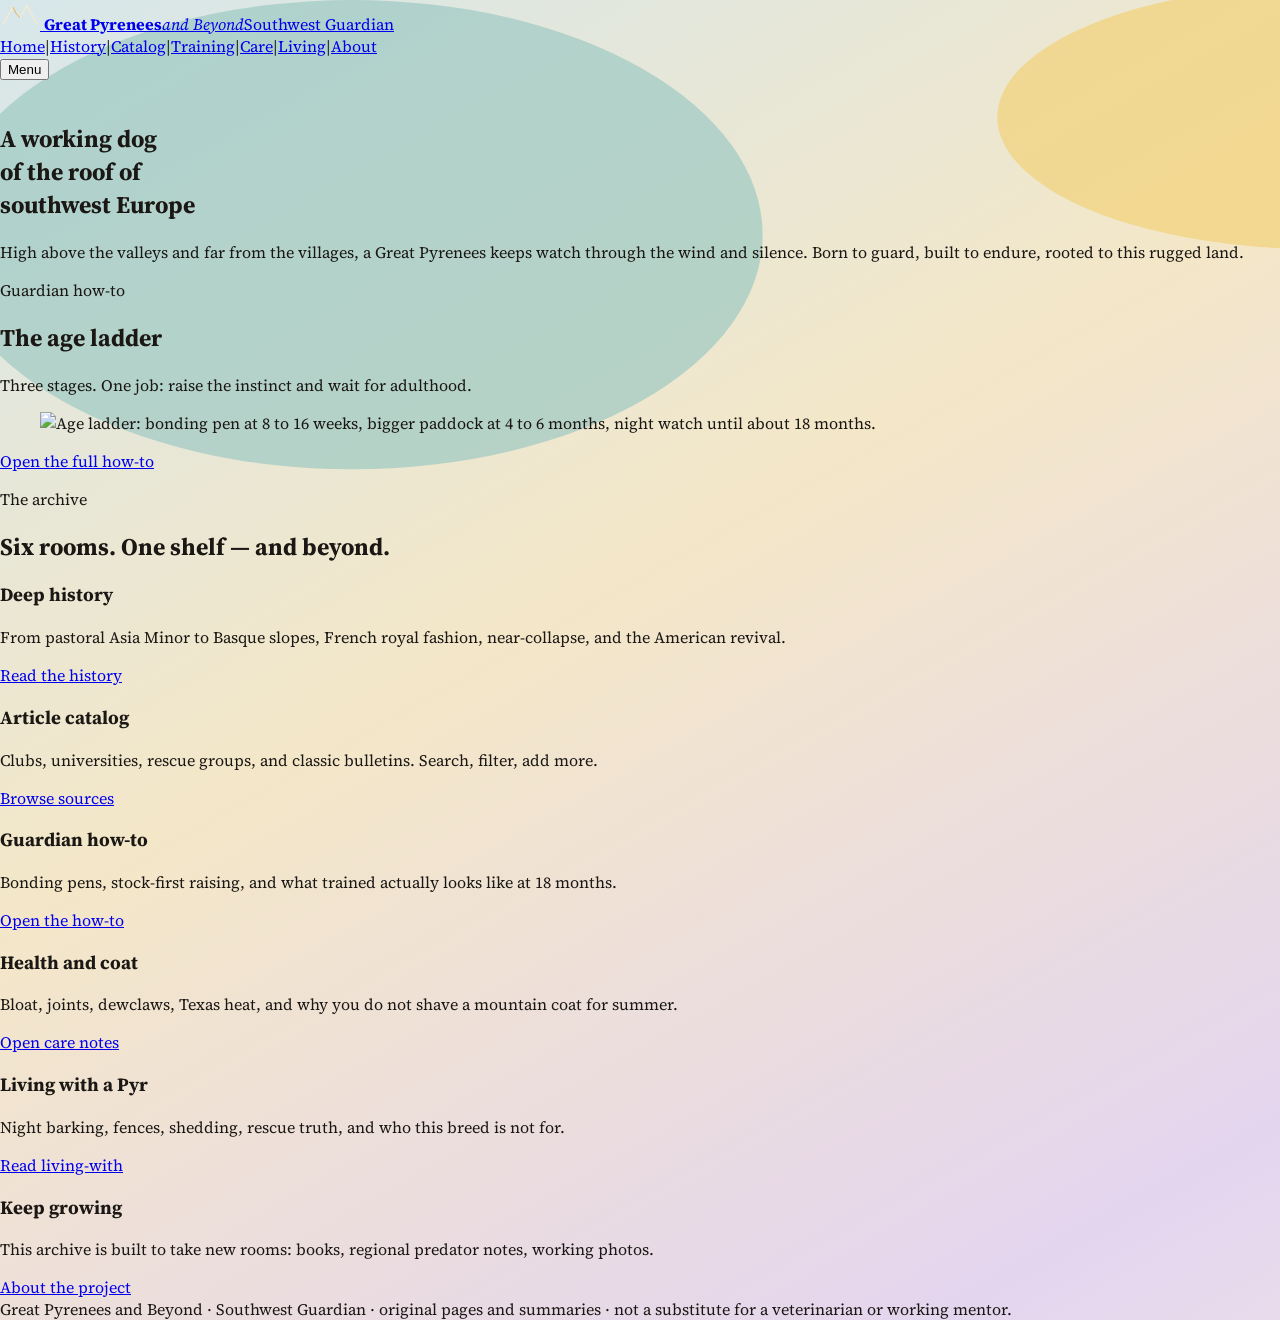
==== index.html @ cc32ea35 "Put Age Ladder on named-door home and training" ====
<!DOCTYPE html>
<html lang="en">
<head>
  <meta charset="UTF-8">
  <meta name="viewport" content="width=device-width, initial-scale=1">
  <meta http-equiv="Cache-Control" content="no-cache, no-store, must-revalidate">
  <title>Great Pyrenees and Beyond — Southwest Guardian</title>
  <meta name="description" content="A working dog of the roof of southwest Europe. History, source catalog, livestock guardian training, health, and living-with notes.">
  <link rel="icon" type="image/svg+xml" href="https://marywaswright.github.io/assets/favicon.svg">
  <link rel="preconnect" href="https://fonts.googleapis.com">
  <link rel="preconnect" href="https://fonts.gstatic.com" crossorigin>
  <link href="https://fonts.googleapis.com/css2?family=Cormorant+Garamond:ital,wght@0,500;0,600;0,700;1,500&family=Source+Serif+4:ital,opsz,wght@0,8..60,400;0,8..60,600;1,8..60,400&display=swap" rel="stylesheet">
  <link rel="stylesheet" href="https://marywaswright.github.io/assets/styles.css?v=beyond4">
</head>
<body>
  <header class="site-header overlay">
  <div class="header-inner site-wrap">
    <a class="brand" href="index.html" aria-label="Great Pyrenees and Beyond home">
    <svg width="40" height="30" viewBox="0 0 46 34" fill="none" aria-hidden="true">
  <path d="M3 28 L15 8 L23 20 L31 6 L43 28" stroke="#f4ead4" stroke-width="1.7" stroke-linejoin="round"/>
  <path d="M15 8 L19 16 L23 20" stroke="#d4b45a" stroke-width="1.15"/>
</svg>
    <span class="brand-copy"><strong>Great Pyrenees</strong><em>and Beyond</em><span>Southwest Guardian</span></span>
  </a>
    <nav class="desk-nav" aria-label="Primary"><a href="index.html" class="active">Home</a><span class="pipe" aria-hidden="true">|</span><a href="history.html">History</a><span class="pipe" aria-hidden="true">|</span><a href="archive.html">Catalog</a><span class="pipe" aria-hidden="true">|</span><a href="training.html">Training</a><span class="pipe" aria-hidden="true">|</span><a href="care.html">Care</a><span class="pipe" aria-hidden="true">|</span><a href="living.html">Living</a><span class="pipe" aria-hidden="true">|</span><a href="about.html">About</a></nav>
    <button type="button" class="menu-btn" data-open-menu aria-expanded="false" aria-controls="site-menu">
      <span class="bars" aria-hidden="true"><i></i><i></i><i></i></span>
      Menu
    </button>
  </div>
  <div class="menu-panel" id="site-menu" data-menu hidden>
    <div class="bg" aria-hidden="true"><img src="https://marywaswright.github.io/assets/hero-mobile.jpg?v=beyond4" alt=""></div>
    <div class="menu-top">
      <a class="brand" href="index.html" aria-label="Great Pyrenees and Beyond home">
    <svg width="40" height="30" viewBox="0 0 46 34" fill="none" aria-hidden="true">
  <path d="M3 28 L15 8 L23 20 L31 6 L43 28" stroke="#f4ead4" stroke-width="1.7" stroke-linejoin="round"/>
  <path d="M15 8 L19 16 L23 20" stroke="#d4b45a" stroke-width="1.15"/>
</svg>
    <span class="brand-copy"><strong>Great Pyrenees</strong><em>and Beyond</em><span>Southwest Guardian</span></span>
  </a>
      <button type="button" class="menu-close" data-close-menu aria-label="Close menu">×</button>
    </div>
    <nav class="menu-links"><a href="index.html" class="active">Home</a><a href="history.html">History</a><a href="archive.html">Catalog</a><a href="training.html">Training</a><a href="care.html">Care</a><a href="living.html">Living</a><a href="about.html">About</a></nav>
  </div>
  </header>
  <section class="hero">
    <picture>
      <source media="(max-width: 1199px)" srcset="https://marywaswright.github.io/assets/hero-mobile.jpg?v=beyond4">
      <img class="hero-art" src="https://marywaswright.github.io/assets/hero-desktop.jpg?v=beyond4" alt="">
    </picture>
    <div class="hero-scrim" aria-hidden="true"></div>
    <div class="hero-top" aria-hidden="true"></div>
    <div class="hero-bot" aria-hidden="true"></div>
    <div class="hero-copy site-wrap">
      <h1>A working dog<br>of the roof of<br>southwest Europe</h1>
      <span class="gold-rule"></span>
      <p class="lede">High above the valleys and far from the villages, a Great Pyrenees keeps watch through the wind and silence.
        <span class="lede-rest">Born to guard, built to endure, rooted to this rugged land.</span>
      </p>
    </div>
  </section>
  <section class="ladder">
    <div class="site-wrap">
      <p class="kicker">Guardian how-to</p>
      <h2>The age ladder</h2>
      <span class="gold-rule"></span>
      <p class="ladder-lede">Three stages. One job: raise the instinct and wait for adulthood.</p>
      <figure class="ladder-frame">
        <img src="https://marywaswright.github.io/assets/age-ladder.svg?v=beyond4" width="720" height="1080" alt="Age ladder: bonding pen at 8 to 16 weeks, bigger paddock at 4 to 6 months, night watch until about 18 months.">
      </figure>
      <p class="ladder-actions"><a class="paint-btn gold" href="training.html">Open the full how-to</a></p>
    </div>
  </section>
  <main class="rooms">
    <div class="site-wrap">
      <p class="kicker">The archive</p>
      <h2>Six rooms. One shelf — and beyond.</h2>
      <span class="gold-rule"></span>
      <div class="grid-3">
        <article class="paper-card"><h3>Deep history</h3><p>From pastoral Asia Minor to Basque slopes, French royal fashion, near-collapse, and the American revival.</p><a class="paint-btn" href="history.html">Read the history</a></article>
        <article class="paper-card"><h3>Article catalog</h3><p>Clubs, universities, rescue groups, and classic bulletins. Search, filter, add more.</p><a class="paint-btn" href="archive.html">Browse sources</a></article>
        <article class="paper-card"><h3>Guardian how-to</h3><p>Bonding pens, stock-first raising, and what trained actually looks like at 18 months.</p><a class="paint-btn gold" href="training.html">Open the how-to</a></article>
        <article class="paper-card"><h3>Health and coat</h3><p>Bloat, joints, dewclaws, Texas heat, and why you do not shave a mountain coat for summer.</p><a class="paint-btn" href="care.html">Open care notes</a></article>
        <article class="paper-card"><h3>Living with a Pyr</h3><p>Night barking, fences, shedding, rescue truth, and who this breed is not for.</p><a class="paint-btn" href="living.html">Read living-with</a></article>
        <article class="paper-card"><h3>Keep growing</h3><p>This archive is built to take new rooms: books, regional predator notes, working photos.</p><a class="paint-btn" href="about.html">About the project</a></article>
      </div>
    </div>
  </main>
  <footer class="site-footer"><div class="site-wrap">Great Pyrenees and Beyond · Southwest Guardian · original pages and summaries · not a substitute for a veterinarian or working mentor.</div></footer>
  <script src="https://marywaswright.github.io/assets/site.js?v=beyond4"></script>
</body>
</html>
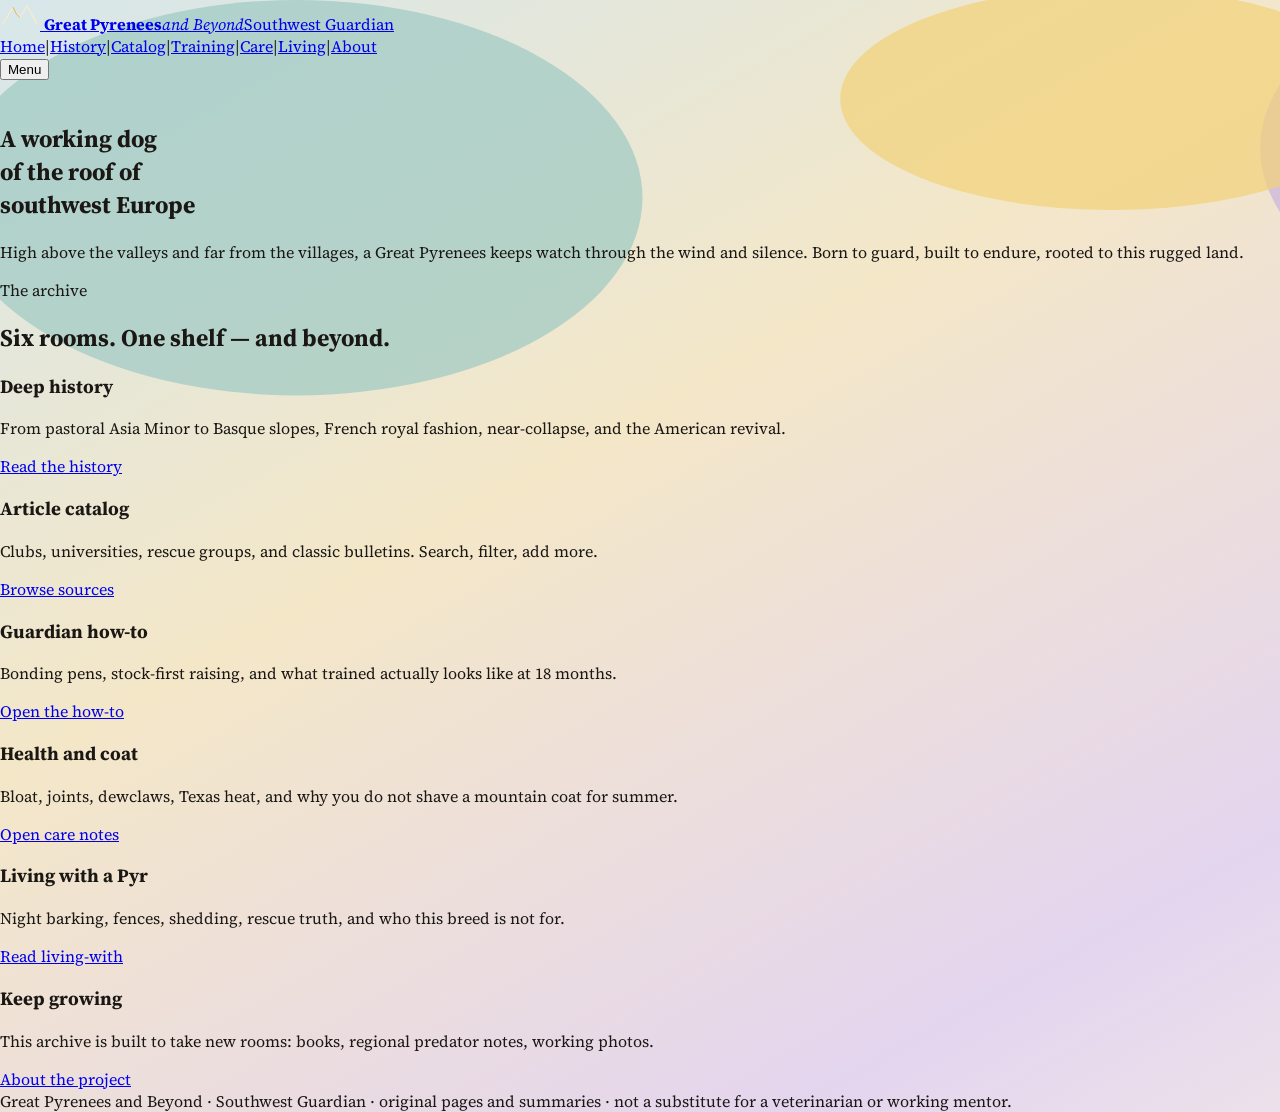
==== commit b034947a: "Remove Age Ladder infographic from Home and Training" ====
--- a/index.html
+++ b/index.html
@@ -10,7 +10,7 @@
   <link rel="preconnect" href="https://fonts.googleapis.com">
   <link rel="preconnect" href="https://fonts.gstatic.com" crossorigin>
   <link href="https://fonts.googleapis.com/css2?family=Cormorant+Garamond:ital,wght@0,500;0,600;0,700;1,500&family=Source+Serif+4:ital,opsz,wght@0,8..60,400;0,8..60,600;1,8..60,400&display=swap" rel="stylesheet">
-  <link rel="stylesheet" href="https://marywaswright.github.io/assets/styles.css?v=beyond4">
+  <link rel="stylesheet" href="https://marywaswright.github.io/assets/styles.css?v=beyond5">
 </head>
 <body>
   <header class="site-header overlay">
@@ -29,7 +29,7 @@
     </button>
   </div>
   <div class="menu-panel" id="site-menu" data-menu hidden>
-    <div class="bg" aria-hidden="true"><img src="https://marywaswright.github.io/assets/hero-mobile.jpg?v=beyond4" alt=""></div>
+    <div class="bg" aria-hidden="true"><img src="https://marywaswright.github.io/assets/hero-mobile.jpg?v=beyond5" alt=""></div>
     <div class="menu-top">
       <a class="brand" href="index.html" aria-label="Great Pyrenees and Beyond home">
     <svg width="40" height="30" viewBox="0 0 46 34" fill="none" aria-hidden="true">
@@ -45,8 +45,8 @@
   </header>
   <section class="hero">
     <picture>
-      <source media="(max-width: 1199px)" srcset="https://marywaswright.github.io/assets/hero-mobile.jpg?v=beyond4">
-      <img class="hero-art" src="https://marywaswright.github.io/assets/hero-desktop.jpg?v=beyond4" alt="">
+      <source media="(max-width: 1199px)" srcset="https://marywaswright.github.io/assets/hero-mobile.jpg?v=beyond5">
+      <img class="hero-art" src="https://marywaswright.github.io/assets/hero-desktop.jpg?v=beyond5" alt="">
     </picture>
     <div class="hero-scrim" aria-hidden="true"></div>
     <div class="hero-top" aria-hidden="true"></div>
@@ -57,18 +57,6 @@
       <p class="lede">High above the valleys and far from the villages, a Great Pyrenees keeps watch through the wind and silence.
         <span class="lede-rest">Born to guard, built to endure, rooted to this rugged land.</span>
       </p>
-    </div>
-  </section>
-  <section class="ladder">
-    <div class="site-wrap">
-      <p class="kicker">Guardian how-to</p>
-      <h2>The age ladder</h2>
-      <span class="gold-rule"></span>
-      <p class="ladder-lede">Three stages. One job: raise the instinct and wait for adulthood.</p>
-      <figure class="ladder-frame">
-        <img src="https://marywaswright.github.io/assets/age-ladder.svg?v=beyond4" width="720" height="1080" alt="Age ladder: bonding pen at 8 to 16 weeks, bigger paddock at 4 to 6 months, night watch until about 18 months.">
-      </figure>
-      <p class="ladder-actions"><a class="paint-btn gold" href="training.html">Open the full how-to</a></p>
     </div>
   </section>
   <main class="rooms">
@@ -87,6 +75,6 @@
     </div>
   </main>
   <footer class="site-footer"><div class="site-wrap">Great Pyrenees and Beyond · Southwest Guardian · original pages and summaries · not a substitute for a veterinarian or working mentor.</div></footer>
-  <script src="https://marywaswright.github.io/assets/site.js?v=beyond4"></script>
+  <script src="https://marywaswright.github.io/assets/site.js?v=beyond5"></script>
 </body>
 </html>
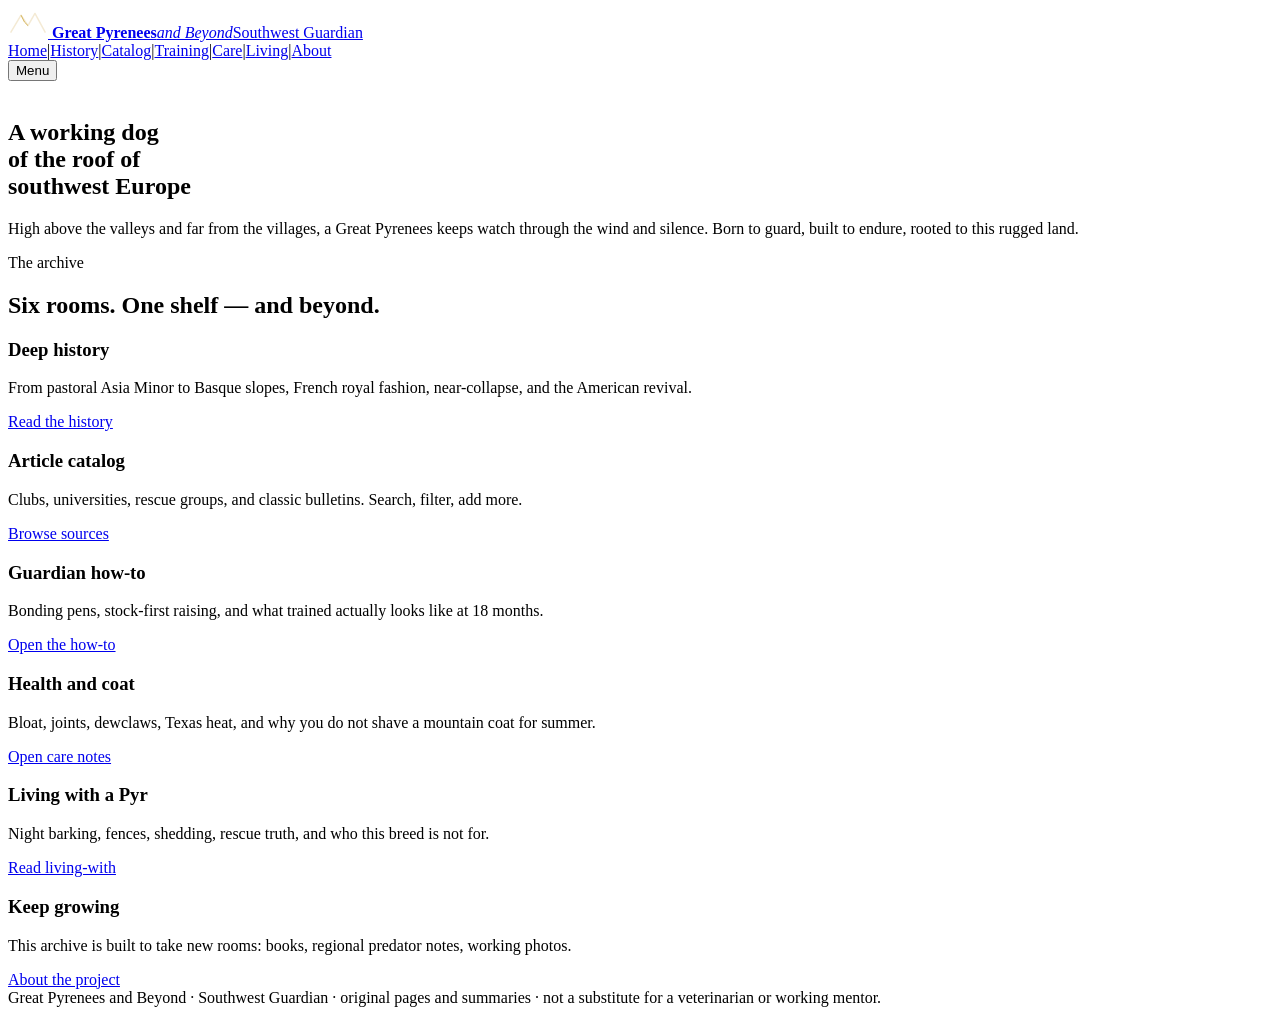
==== commit da737b9b: "Housekeeping + fixes: share link, cache-buster beyond6, WebP via <picture>, hero layout, Age Ladder " ====
--- a/index.html
+++ b/index.html
@@ -10,7 +10,7 @@
   <link rel="preconnect" href="https://fonts.googleapis.com">
   <link rel="preconnect" href="https://fonts.gstatic.com" crossorigin>
   <link href="https://fonts.googleapis.com/css2?family=Cormorant+Garamond:ital,wght@0,500;0,600;0,700;1,500&family=Source+Serif+4:ital,opsz,wght@0,8..60,400;0,8..60,600;1,8..60,400&display=swap" rel="stylesheet">
-  <link rel="stylesheet" href="https://marywaswright.github.io/assets/styles.css?v=beyond5">
+  <link rel="stylesheet" href="https://marywaswright.github.io/assets/styles.css?v=beyond6">
 </head>
 <body>
   <header class="site-header overlay">
@@ -29,7 +29,7 @@
     </button>
   </div>
   <div class="menu-panel" id="site-menu" data-menu hidden>
-    <div class="bg" aria-hidden="true"><img src="https://marywaswright.github.io/assets/hero-mobile.jpg?v=beyond5" alt=""></div>
+    <div class="bg" aria-hidden="true"><picture><source type="image/webp" srcset="https://marywaswright.github.io/assets/hero-mobile.webp?v=beyond6"><img src="https://marywaswright.github.io/assets/hero-mobile.jpg?v=beyond6" alt=""></picture></div>
     <div class="menu-top">
       <a class="brand" href="index.html" aria-label="Great Pyrenees and Beyond home">
     <svg width="40" height="30" viewBox="0 0 46 34" fill="none" aria-hidden="true">
@@ -45,8 +45,10 @@
   </header>
   <section class="hero">
     <picture>
-      <source media="(max-width: 1199px)" srcset="https://marywaswright.github.io/assets/hero-mobile.jpg?v=beyond5">
-      <img class="hero-art" src="https://marywaswright.github.io/assets/hero-desktop.jpg?v=beyond5" alt="">
+      <source media="(max-width: 1199px)" type="image/webp" srcset="https://marywaswright.github.io/assets/hero-mobile.webp?v=beyond6">
+      <source media="(max-width: 1199px)" srcset="https://marywaswright.github.io/assets/hero-mobile.jpg?v=beyond6">
+      <source type="image/webp" srcset="https://marywaswright.github.io/assets/hero-desktop.webp?v=beyond6">
+      <img class="hero-art" src="https://marywaswright.github.io/assets/hero-desktop.jpg?v=beyond6" alt="">
     </picture>
     <div class="hero-scrim" aria-hidden="true"></div>
     <div class="hero-top" aria-hidden="true"></div>
@@ -75,6 +77,6 @@
     </div>
   </main>
   <footer class="site-footer"><div class="site-wrap">Great Pyrenees and Beyond · Southwest Guardian · original pages and summaries · not a substitute for a veterinarian or working mentor.</div></footer>
-  <script src="https://marywaswright.github.io/assets/site.js?v=beyond5"></script>
+  <script src="https://marywaswright.github.io/assets/site.js?v=beyond6"></script>
 </body>
 </html>
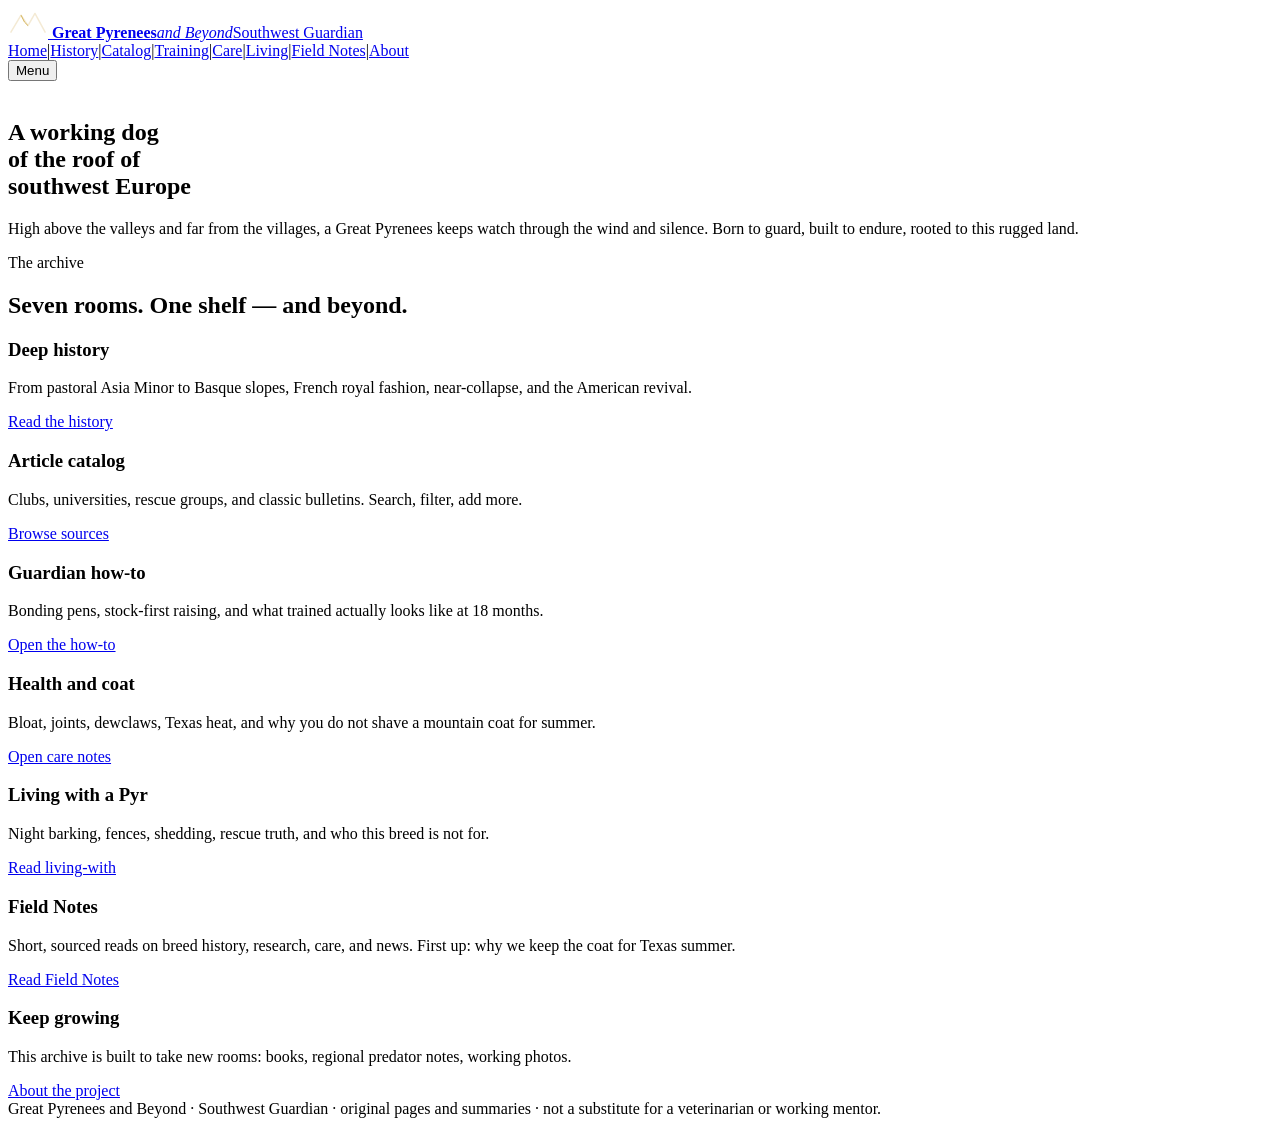
==== commit 3b294572: "Add Field Notes section and first post: Keep the Coat New room field-notes.html + field-notes/dont-s" ====
--- a/index.html
+++ b/index.html
@@ -10,7 +10,7 @@
   <link rel="preconnect" href="https://fonts.googleapis.com">
   <link rel="preconnect" href="https://fonts.gstatic.com" crossorigin>
   <link href="https://fonts.googleapis.com/css2?family=Cormorant+Garamond:ital,wght@0,500;0,600;0,700;1,500&family=Source+Serif+4:ital,opsz,wght@0,8..60,400;0,8..60,600;1,8..60,400&display=swap" rel="stylesheet">
-  <link rel="stylesheet" href="https://marywaswright.github.io/assets/styles.css?v=beyond6">
+  <link rel="stylesheet" href="https://marywaswright.github.io/assets/styles.css?v=beyond7">
 </head>
 <body>
   <header class="site-header overlay">
@@ -22,14 +22,14 @@
 </svg>
     <span class="brand-copy"><strong>Great Pyrenees</strong><em>and Beyond</em><span>Southwest Guardian</span></span>
   </a>
-    <nav class="desk-nav" aria-label="Primary"><a href="index.html" class="active">Home</a><span class="pipe" aria-hidden="true">|</span><a href="history.html">History</a><span class="pipe" aria-hidden="true">|</span><a href="archive.html">Catalog</a><span class="pipe" aria-hidden="true">|</span><a href="training.html">Training</a><span class="pipe" aria-hidden="true">|</span><a href="care.html">Care</a><span class="pipe" aria-hidden="true">|</span><a href="living.html">Living</a><span class="pipe" aria-hidden="true">|</span><a href="about.html">About</a></nav>
+    <nav class="desk-nav" aria-label="Primary"><a href="index.html" class="active">Home</a><span class="pipe" aria-hidden="true">|</span><a href="history.html">History</a><span class="pipe" aria-hidden="true">|</span><a href="archive.html">Catalog</a><span class="pipe" aria-hidden="true">|</span><a href="training.html">Training</a><span class="pipe" aria-hidden="true">|</span><a href="care.html">Care</a><span class="pipe" aria-hidden="true">|</span><a href="living.html">Living</a><span class="pipe" aria-hidden="true">|</span><a href="field-notes.html">Field Notes</a><span class="pipe" aria-hidden="true">|</span><a href="about.html">About</a></nav>
     <button type="button" class="menu-btn" data-open-menu aria-expanded="false" aria-controls="site-menu">
       <span class="bars" aria-hidden="true"><i></i><i></i><i></i></span>
       Menu
     </button>
   </div>
   <div class="menu-panel" id="site-menu" data-menu hidden>
-    <div class="bg" aria-hidden="true"><picture><source type="image/webp" srcset="https://marywaswright.github.io/assets/hero-mobile.webp?v=beyond6"><img src="https://marywaswright.github.io/assets/hero-mobile.jpg?v=beyond6" alt=""></picture></div>
+    <div class="bg" aria-hidden="true"><picture><source type="image/webp" srcset="https://marywaswright.github.io/assets/hero-mobile.webp?v=beyond7"><img src="https://marywaswright.github.io/assets/hero-mobile.jpg?v=beyond7" alt=""></picture></div>
     <div class="menu-top">
       <a class="brand" href="index.html" aria-label="Great Pyrenees and Beyond home">
     <svg width="40" height="30" viewBox="0 0 46 34" fill="none" aria-hidden="true">
@@ -40,15 +40,15 @@
   </a>
       <button type="button" class="menu-close" data-close-menu aria-label="Close menu">×</button>
     </div>
-    <nav class="menu-links"><a href="index.html" class="active">Home</a><a href="history.html">History</a><a href="archive.html">Catalog</a><a href="training.html">Training</a><a href="care.html">Care</a><a href="living.html">Living</a><a href="about.html">About</a></nav>
+    <nav class="menu-links"><a href="index.html" class="active">Home</a><a href="history.html">History</a><a href="archive.html">Catalog</a><a href="training.html">Training</a><a href="care.html">Care</a><a href="living.html">Living</a><a href="field-notes.html">Field Notes</a><a href="about.html">About</a></nav>
   </div>
   </header>
   <section class="hero">
     <picture>
-      <source media="(max-width: 1199px)" type="image/webp" srcset="https://marywaswright.github.io/assets/hero-mobile.webp?v=beyond6">
-      <source media="(max-width: 1199px)" srcset="https://marywaswright.github.io/assets/hero-mobile.jpg?v=beyond6">
-      <source type="image/webp" srcset="https://marywaswright.github.io/assets/hero-desktop.webp?v=beyond6">
-      <img class="hero-art" src="https://marywaswright.github.io/assets/hero-desktop.jpg?v=beyond6" alt="">
+      <source media="(max-width: 1199px)" type="image/webp" srcset="https://marywaswright.github.io/assets/hero-mobile.webp?v=beyond7">
+      <source media="(max-width: 1199px)" srcset="https://marywaswright.github.io/assets/hero-mobile.jpg?v=beyond7">
+      <source type="image/webp" srcset="https://marywaswright.github.io/assets/hero-desktop.webp?v=beyond7">
+      <img class="hero-art" src="https://marywaswright.github.io/assets/hero-desktop.jpg?v=beyond7" alt="">
     </picture>
     <div class="hero-scrim" aria-hidden="true"></div>
     <div class="hero-top" aria-hidden="true"></div>
@@ -64,7 +64,7 @@
   <main class="rooms">
     <div class="site-wrap">
       <p class="kicker">The archive</p>
-      <h2>Six rooms. One shelf — and beyond.</h2>
+      <h2>Seven rooms. One shelf — and beyond.</h2>
       <span class="gold-rule"></span>
       <div class="grid-3">
         <article class="paper-card"><h3>Deep history</h3><p>From pastoral Asia Minor to Basque slopes, French royal fashion, near-collapse, and the American revival.</p><a class="paint-btn" href="history.html">Read the history</a></article>
@@ -72,11 +72,12 @@
         <article class="paper-card"><h3>Guardian how-to</h3><p>Bonding pens, stock-first raising, and what trained actually looks like at 18 months.</p><a class="paint-btn gold" href="training.html">Open the how-to</a></article>
         <article class="paper-card"><h3>Health and coat</h3><p>Bloat, joints, dewclaws, Texas heat, and why you do not shave a mountain coat for summer.</p><a class="paint-btn" href="care.html">Open care notes</a></article>
         <article class="paper-card"><h3>Living with a Pyr</h3><p>Night barking, fences, shedding, rescue truth, and who this breed is not for.</p><a class="paint-btn" href="living.html">Read living-with</a></article>
+        <article class="paper-card"><h3>Field Notes</h3><p>Short, sourced reads on breed history, research, care, and news. First up: why we keep the coat for Texas summer.</p><a class="paint-btn" href="field-notes.html">Read Field Notes</a></article>
         <article class="paper-card"><h3>Keep growing</h3><p>This archive is built to take new rooms: books, regional predator notes, working photos.</p><a class="paint-btn" href="about.html">About the project</a></article>
       </div>
     </div>
   </main>
   <footer class="site-footer"><div class="site-wrap">Great Pyrenees and Beyond · Southwest Guardian · original pages and summaries · not a substitute for a veterinarian or working mentor.</div></footer>
-  <script src="https://marywaswright.github.io/assets/site.js?v=beyond6"></script>
+  <script src="https://marywaswright.github.io/assets/site.js?v=beyond7"></script>
 </body>
 </html>
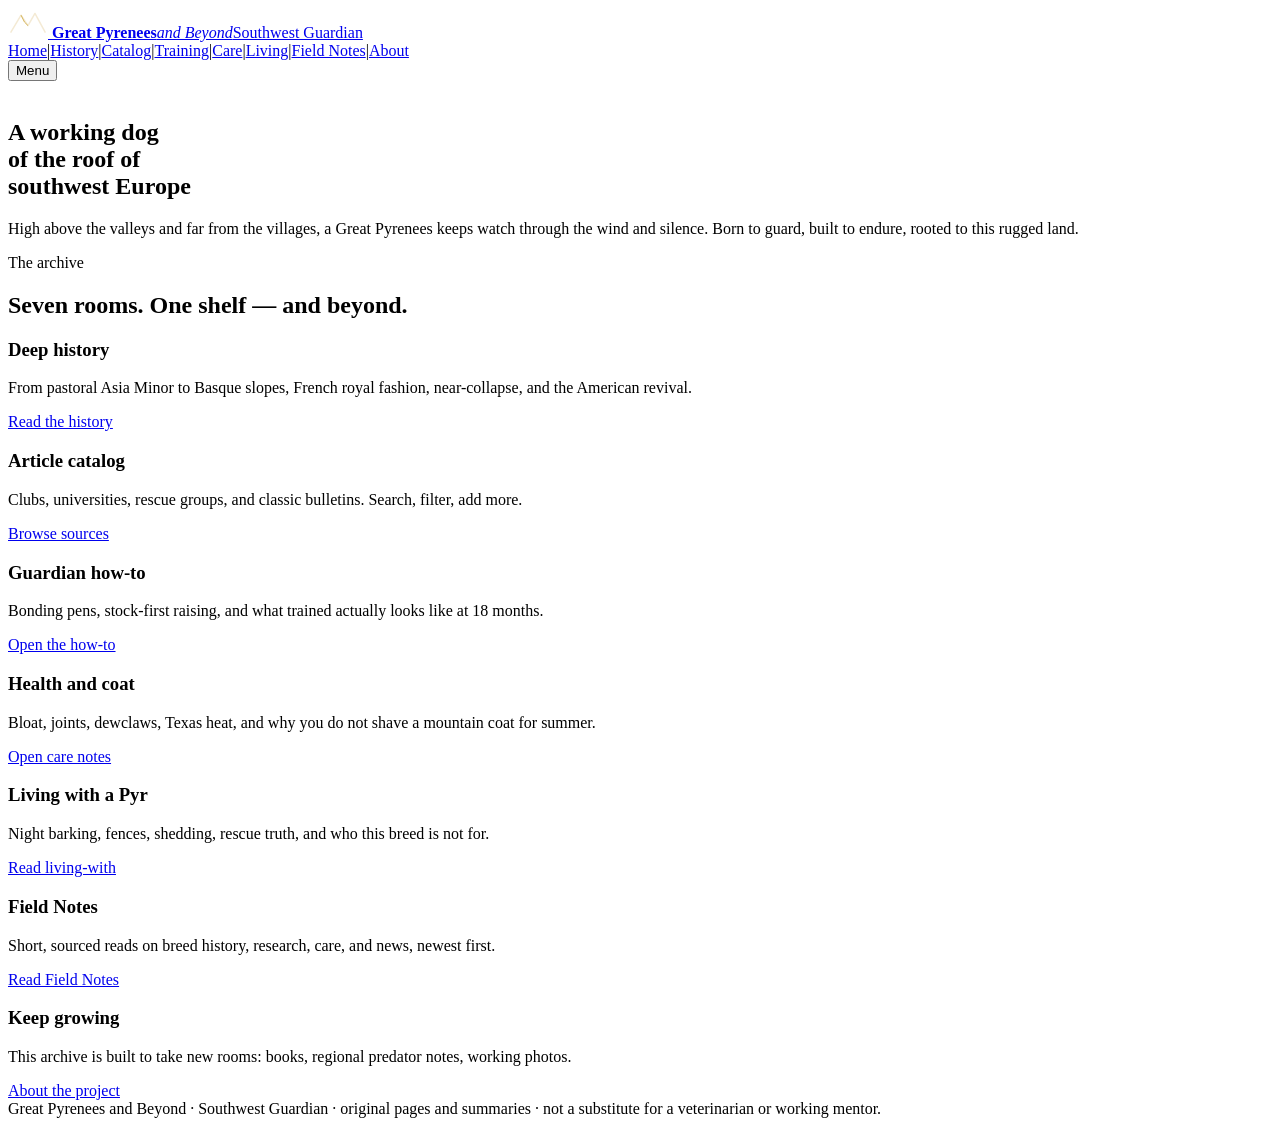
==== commit 9d46ac69: "Field Notes: add 'Keep the Dewclaws' (Nov 3, 2026)" ====
--- a/index.html
+++ b/index.html
@@ -72,7 +72,7 @@
         <article class="paper-card"><h3>Guardian how-to</h3><p>Bonding pens, stock-first raising, and what trained actually looks like at 18 months.</p><a class="paint-btn gold" href="training.html">Open the how-to</a></article>
         <article class="paper-card"><h3>Health and coat</h3><p>Bloat, joints, dewclaws, Texas heat, and why you do not shave a mountain coat for summer.</p><a class="paint-btn" href="care.html">Open care notes</a></article>
         <article class="paper-card"><h3>Living with a Pyr</h3><p>Night barking, fences, shedding, rescue truth, and who this breed is not for.</p><a class="paint-btn" href="living.html">Read living-with</a></article>
-        <article class="paper-card"><h3>Field Notes</h3><p>Short, sourced reads on breed history, research, care, and news. First up: why we keep the coat for Texas summer.</p><a class="paint-btn" href="field-notes.html">Read Field Notes</a></article>
+        <article class="paper-card"><h3>Field Notes</h3><p>Short, sourced reads on breed history, research, care, and news, newest first.</p><a class="paint-btn" href="field-notes.html">Read Field Notes</a></article>
         <article class="paper-card"><h3>Keep growing</h3><p>This archive is built to take new rooms: books, regional predator notes, working photos.</p><a class="paint-btn" href="about.html">About the project</a></article>
       </div>
     </div>
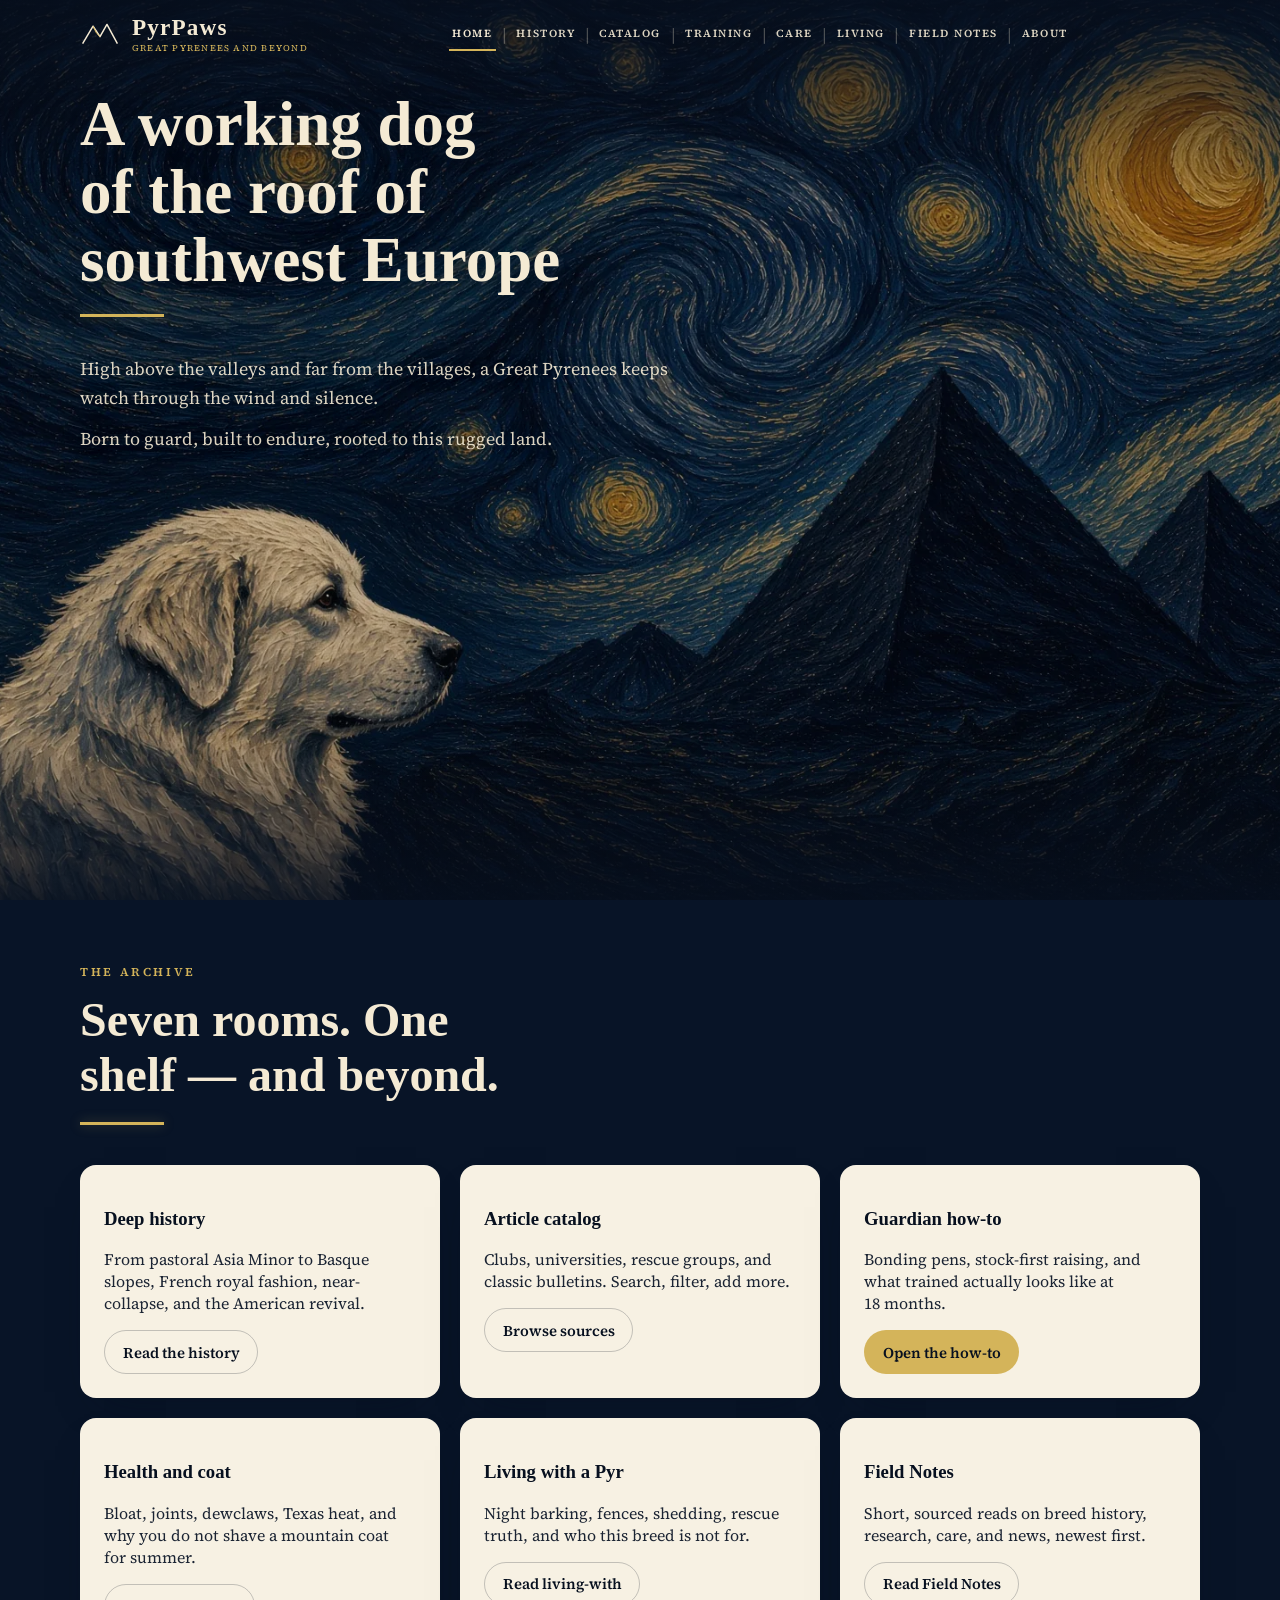
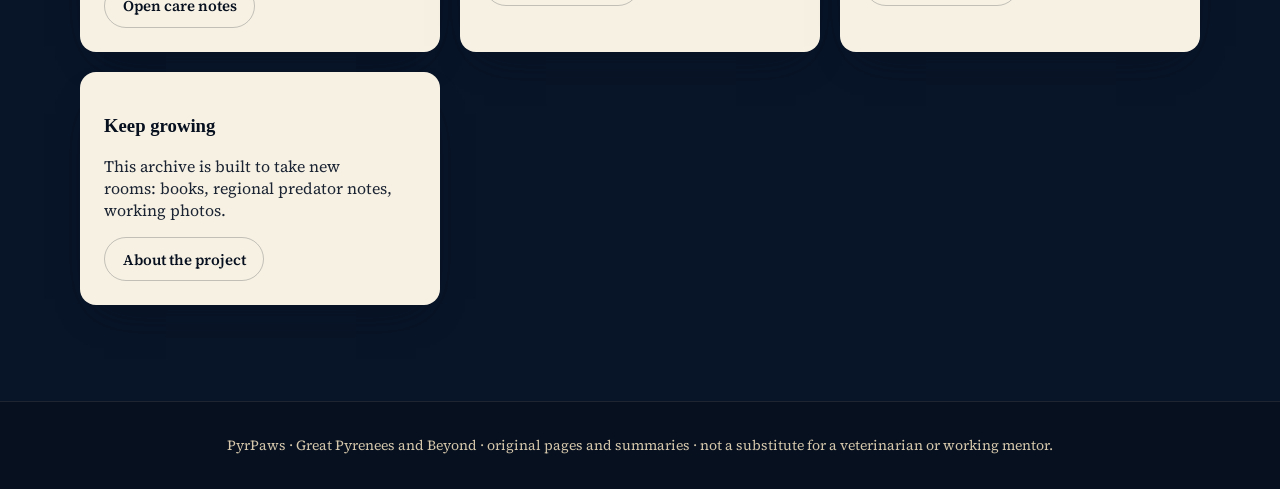
==== commit 48a46a02: "Rebrand to PyrPaws (Great Pyrenees and Beyond gold line); self-contained assets and Netlify readines" ====
--- a/index.html
+++ b/index.html
@@ -4,23 +4,34 @@
   <meta charset="UTF-8">
   <meta name="viewport" content="width=device-width, initial-scale=1">
   <meta http-equiv="Cache-Control" content="no-cache, no-store, must-revalidate">
-  <title>Great Pyrenees and Beyond — Southwest Guardian</title>
+  <title>PyrPaws — Great Pyrenees and Beyond</title>
   <meta name="description" content="A working dog of the roof of southwest Europe. History, source catalog, livestock guardian training, health, and living-with notes.">
-  <link rel="icon" type="image/svg+xml" href="https://marywaswright.github.io/assets/favicon.svg">
+  <link rel="canonical" href="https://pyrpaws.com/">
+  <meta property="og:site_name" content="PyrPaws">
+  <meta property="og:type" content="website">
+  <meta property="og:url" content="https://pyrpaws.com/">
+  <meta property="og:title" content="PyrPaws — Great Pyrenees and Beyond">
+  <meta property="og:description" content="A working dog of the roof of southwest Europe. History, source catalog, livestock guardian training, health, and living-with notes.">
+  <meta property="og:image" content="https://pyrpaws.com/assets/hero-desktop.jpg">
+  <meta name="twitter:card" content="summary_large_image">
+  <meta name="twitter:title" content="PyrPaws — Great Pyrenees and Beyond">
+  <meta name="twitter:description" content="A working dog of the roof of southwest Europe. History, source catalog, livestock guardian training, health, and living-with notes.">
+  <meta name="twitter:image" content="https://pyrpaws.com/assets/hero-desktop.jpg">
+  <link rel="icon" type="image/svg+xml" href="assets/favicon.svg">
   <link rel="preconnect" href="https://fonts.googleapis.com">
   <link rel="preconnect" href="https://fonts.gstatic.com" crossorigin>
   <link href="https://fonts.googleapis.com/css2?family=Cormorant+Garamond:ital,wght@0,500;0,600;0,700;1,500&family=Source+Serif+4:ital,opsz,wght@0,8..60,400;0,8..60,600;1,8..60,400&display=swap" rel="stylesheet">
-  <link rel="stylesheet" href="https://marywaswright.github.io/assets/styles.css?v=beyond7">
+  <link rel="stylesheet" href="assets/styles.css?v=pyrpaws1">
 </head>
 <body>
   <header class="site-header overlay">
   <div class="header-inner site-wrap">
-    <a class="brand" href="index.html" aria-label="Great Pyrenees and Beyond home">
+    <a class="brand" href="index.html" aria-label="PyrPaws home">
     <svg width="40" height="30" viewBox="0 0 46 34" fill="none" aria-hidden="true">
   <path d="M3 28 L15 8 L23 20 L31 6 L43 28" stroke="#f4ead4" stroke-width="1.7" stroke-linejoin="round"/>
   <path d="M15 8 L19 16 L23 20" stroke="#d4b45a" stroke-width="1.15"/>
 </svg>
-    <span class="brand-copy"><strong>Great Pyrenees</strong><em>and Beyond</em><span>Southwest Guardian</span></span>
+    <span class="brand-copy"><strong>PyrPaws</strong><span>Great Pyrenees and Beyond</span></span>
   </a>
     <nav class="desk-nav" aria-label="Primary"><a href="index.html" class="active">Home</a><span class="pipe" aria-hidden="true">|</span><a href="history.html">History</a><span class="pipe" aria-hidden="true">|</span><a href="archive.html">Catalog</a><span class="pipe" aria-hidden="true">|</span><a href="training.html">Training</a><span class="pipe" aria-hidden="true">|</span><a href="care.html">Care</a><span class="pipe" aria-hidden="true">|</span><a href="living.html">Living</a><span class="pipe" aria-hidden="true">|</span><a href="field-notes.html">Field Notes</a><span class="pipe" aria-hidden="true">|</span><a href="about.html">About</a></nav>
     <button type="button" class="menu-btn" data-open-menu aria-expanded="false" aria-controls="site-menu">
@@ -29,14 +40,14 @@
     </button>
   </div>
   <div class="menu-panel" id="site-menu" data-menu hidden>
-    <div class="bg" aria-hidden="true"><picture><source type="image/webp" srcset="https://marywaswright.github.io/assets/hero-mobile.webp?v=beyond7"><img src="https://marywaswright.github.io/assets/hero-mobile.jpg?v=beyond7" alt=""></picture></div>
+    <div class="bg" aria-hidden="true"><picture><source type="image/webp" srcset="assets/hero-mobile.webp?v=pyrpaws1"><img src="assets/hero-mobile.jpg?v=pyrpaws1" alt=""></picture></div>
     <div class="menu-top">
-      <a class="brand" href="index.html" aria-label="Great Pyrenees and Beyond home">
+      <a class="brand" href="index.html" aria-label="PyrPaws home">
     <svg width="40" height="30" viewBox="0 0 46 34" fill="none" aria-hidden="true">
   <path d="M3 28 L15 8 L23 20 L31 6 L43 28" stroke="#f4ead4" stroke-width="1.7" stroke-linejoin="round"/>
   <path d="M15 8 L19 16 L23 20" stroke="#d4b45a" stroke-width="1.15"/>
 </svg>
-    <span class="brand-copy"><strong>Great Pyrenees</strong><em>and Beyond</em><span>Southwest Guardian</span></span>
+    <span class="brand-copy"><strong>PyrPaws</strong><span>Great Pyrenees and Beyond</span></span>
   </a>
       <button type="button" class="menu-close" data-close-menu aria-label="Close menu">×</button>
     </div>
@@ -45,10 +56,10 @@
   </header>
   <section class="hero">
     <picture>
-      <source media="(max-width: 1199px)" type="image/webp" srcset="https://marywaswright.github.io/assets/hero-mobile.webp?v=beyond7">
-      <source media="(max-width: 1199px)" srcset="https://marywaswright.github.io/assets/hero-mobile.jpg?v=beyond7">
-      <source type="image/webp" srcset="https://marywaswright.github.io/assets/hero-desktop.webp?v=beyond7">
-      <img class="hero-art" src="https://marywaswright.github.io/assets/hero-desktop.jpg?v=beyond7" alt="">
+      <source media="(max-width: 1199px)" type="image/webp" srcset="assets/hero-mobile.webp?v=pyrpaws1">
+      <source media="(max-width: 1199px)" srcset="assets/hero-mobile.jpg?v=pyrpaws1">
+      <source type="image/webp" srcset="assets/hero-desktop.webp?v=pyrpaws1">
+      <img class="hero-art" src="assets/hero-desktop.jpg?v=pyrpaws1" alt="">
     </picture>
     <div class="hero-scrim" aria-hidden="true"></div>
     <div class="hero-top" aria-hidden="true"></div>
@@ -77,7 +88,7 @@
       </div>
     </div>
   </main>
-  <footer class="site-footer"><div class="site-wrap">Great Pyrenees and Beyond · Southwest Guardian · original pages and summaries · not a substitute for a veterinarian or working mentor.</div></footer>
-  <script src="https://marywaswright.github.io/assets/site.js?v=beyond7"></script>
+  <footer class="site-footer"><div class="site-wrap">PyrPaws · Great Pyrenees and Beyond · original pages and summaries · not a substitute for a veterinarian or working mentor.</div></footer>
+  <script src="assets/site.js?v=pyrpaws1"></script>
 </body>
 </html>
--- a/assets/styles.css
+++ b/assets/styles.css
@@ -0,0 +1,219 @@
+:root {
+  --ink: #07101f;
+  --navy: #0c1c38;
+  --navy-deep: #081427;
+  --cream: #f4ead4;
+  --cream-dim: #d4c7ab;
+  --gold: #d4b45a;
+  --gold-deep: #b8923a;
+  --teal: #2d6a72;
+  --paper: #f7f1e3;
+  --ink-soft: #1b2433;
+  --display: "Cormorant Garamond", Georgia, serif;
+  --serif: "Source Serif 4", Georgia, serif;
+}
+
+* { box-sizing: border-box; }
+html { -webkit-font-smoothing: antialiased; background: var(--ink); color: var(--cream); }
+body { margin: 0; min-height: 100svh; font-family: var(--serif); background: var(--ink); color: var(--cream); }
+button:not(:disabled), [role="button"]:not(:disabled) { cursor: pointer; }
+h1, h2, h3 { font-family: var(--display); text-wrap: balance; font-weight: 600; }
+p { text-wrap: pretty; }
+a { color: inherit; }
+img { max-width: 100%; }
+
+.site-wrap { width: min(1120px, calc(100% - 2.5rem)); margin-inline: auto; min-width: 0; }
+
+.gold-rule {
+  display: block; width: 5.25rem; height: 3px; margin: 1.25rem 0;
+  background: var(--gold); box-shadow: 0 0 12px rgb(212 180 90 / 0.35);
+}
+.kicker {
+  margin: 0 0 0.75rem; font-size: 0.75rem; font-weight: 600;
+  letter-spacing: 0.22em; text-transform: uppercase; color: var(--gold);
+}
+.paper-card {
+  background: var(--paper); color: var(--ink-soft); border-radius: 1rem;
+  padding: 1.5rem; box-shadow: 0 18px 40px -24px rgb(7 16 31 / 0.55);
+}
+.paper-card h2, .paper-card h3 { color: var(--ink); }
+.paint-btn {
+  display: inline-flex; align-items: center; justify-content: center;
+  min-height: 2.75rem; padding: 0.5rem 1.1rem; border-radius: 999px;
+  border: 1px solid color-mix(in oklab, var(--ink) 22%, transparent);
+  background: transparent; color: var(--ink); font-family: var(--serif);
+  font-size: 0.9375rem; font-weight: 600; text-decoration: none;
+}
+.paint-btn.gold { border-color: transparent; background: var(--gold); color: var(--ink); }
+.paint-btn.ghost { border-color: color-mix(in oklab, var(--cream) 35%, transparent); color: var(--cream); }
+
+.brand { display: flex; align-items: center; gap: 0.75rem; text-decoration: none; min-width: 0; color: var(--cream); }
+.brand-copy { display: flex; flex-direction: column; line-height: 1; min-width: 0; }
+.brand-copy strong { font-family: var(--display); font-weight: 700; letter-spacing: 0.05em; font-size: 1.45rem; white-space: nowrap; }
+.brand-copy span { margin-top: 0.3rem; font-size: 0.55rem; letter-spacing: 0.14em; text-transform: uppercase; color: var(--gold); white-space: nowrap; }
+
+.site-header { position: relative; z-index: 80; }
+.site-header.overlay { position: absolute; inset: 0 0 auto 0; }
+.site-header.bar { isolation: isolate; }
+.bar-bg { pointer-events: none; position: absolute; inset: 0; background: var(--navy-deep); }
+.bar-bg img { width: 100%; height: 100%; object-fit: cover; opacity: 0.9; }
+.bar-bg::after { content: ""; position: absolute; inset: 0; background: rgb(7 16 31 / 0.7); }
+.header-inner { position: relative; display: flex; align-items: center; justify-content: space-between; gap: 0.75rem; padding: 1rem 0; }
+
+.desk-nav { display: none; flex: 1; align-items: center; justify-content: center; white-space: nowrap; }
+.desk-nav a { padding: 0.5rem 0.2rem; font-size: 0.68rem; font-weight: 600; letter-spacing: 0.14em; text-transform: uppercase; text-decoration: none; border-bottom: 2px solid transparent; color: rgb(244 234 212 / 0.9); }
+.desk-nav a.active { border-bottom-color: var(--gold); color: var(--cream); }
+.desk-nav .pipe { margin: 0 0.4rem; color: rgb(244 234 212 / 0.35); }
+
+.menu-btn {
+  position: relative; z-index: 90; display: inline-flex; align-items: center; gap: 0.5rem;
+  min-height: 3rem; padding: 0 1rem; border-radius: 999px;
+  border: 1px solid rgb(244 234 212 / 0.35); background: rgb(7 16 31 / 0.5);
+  color: var(--cream); font-family: var(--serif); font-size: 0.875rem;
+  font-weight: 600; letter-spacing: 0.18em; text-transform: uppercase;
+}
+.menu-btn .bars { display: flex; flex-direction: column; gap: 3px; }
+.menu-btn .bars i { display: block; width: 1rem; height: 2px; background: var(--cream); }
+
+.menu-panel {
+  display: none; position: fixed; inset: 0; z-index: 200; flex-direction: column;
+  background: var(--ink); color: var(--cream);
+}
+.menu-panel.is-open { display: flex; }
+.menu-panel .bg { pointer-events: none; position: absolute; inset: 0; }
+.menu-panel .bg img { width: 100%; height: 100%; object-fit: cover; opacity: 0.35; }
+.menu-panel .bg::after { content: ""; position: absolute; inset: 0; background: rgb(7 16 31 / 0.85); }
+.menu-top { position: relative; display: flex; align-items: center; justify-content: space-between; padding: 1rem 1.25rem; }
+.menu-close { min-height: 3rem; min-width: 3rem; border: 0; background: transparent; color: var(--cream); font-size: 1.75rem; line-height: 1; }
+.menu-links { position: relative; flex: 1; display: flex; flex-direction: column; justify-content: center; gap: 0.25rem; padding: 0 2rem 4rem; }
+.menu-links a { font-family: var(--display); font-size: 2.25rem; text-decoration: none; padding: 0.75rem 0; color: var(--cream); }
+.menu-links a.active { color: var(--gold); }
+
+.hero {
+  position: relative; isolation: isolate; min-height: 100svh; overflow: hidden;
+}
+.hero-art { position: absolute; inset: 0; width: 100%; height: 100%; object-fit: cover; object-position: center top; }
+.hero-scrim, .hero-top, .hero-bot { pointer-events: none; position: absolute; }
+.hero-scrim { inset: 0; background: rgb(7 16 31 / 0.22); }
+.hero-top { inset: 0 0 auto 0; height: 13rem; background: linear-gradient(to bottom, rgb(7 16 31 / 0.8), transparent); }
+.hero-bot { inset: auto 0 0 0; height: 10rem; background: linear-gradient(to top, rgb(7 16 31 / 0.8), transparent); }
+.hero-copy {
+  position: relative; display: flex; flex-direction: column; justify-content: flex-start;
+  min-height: 100svh; padding: 6rem 0 14rem;
+}
+.hero-copy h1 {
+  max-width: 36rem; margin: 0; font-size: 2.05rem; line-height: 1.08; color: var(--cream);
+  text-shadow: 0 2px 18px rgb(7 16 31 / 0.55);
+}
+.hero-copy .lede {
+  max-width: 28rem; width: 100%; min-width: 0; font-size: 1rem; line-height: 1.6;
+  color: rgb(244 234 212 / 0.9); text-shadow: 0 2px 14px rgb(7 16 31 / 0.5);
+}
+.lede-rest { display: none; margin-top: 0.75rem; }
+
+.ladder { background: var(--navy); padding: 3.25rem 0 4.25rem; }
+.ladder h2 { margin: 0; max-width: 40rem; font-size: 1.875rem; color: var(--cream); }
+.ladder-lede { max-width: 36rem; color: var(--cream-dim); font-size: 1.05rem; line-height: 1.6; }
+.ladder-frame {
+  margin: 1.75rem 0 1.35rem; max-width: 34rem;
+  background: var(--paper); border-radius: 1.1rem; padding: 0.55rem;
+  box-shadow: 0 18px 40px -24px rgb(7 16 31 / 0.55);
+}
+.ladder-frame img { display: block; width: 100%; height: auto; border-radius: 0.7rem; }
+.ladder-actions { margin: 0; }
+
+.rooms { background: var(--navy-deep); padding: 4rem 0 6rem; }
+.rooms h2 { margin: 0; max-width: 40rem; font-size: 1.875rem; color: var(--cream); }
+.grid-3 { display: grid; gap: 1.25rem; margin-top: 2.5rem; }
+.grid-2 { display: grid; gap: 1.25rem; }
+.grid-5 { display: grid; gap: 1.25rem; }
+
+.page-banner { position: relative; isolation: isolate; overflow: hidden; }
+.page-banner img { position: absolute; inset: 0; width: 100%; height: 100%; object-fit: cover; object-position: center 18%; }
+.page-banner .wash { position: absolute; inset: 0; background: linear-gradient(to bottom, rgb(7 16 31 / 0.5), rgb(8 20 39 / 1)); }
+.page-banner .inner { position: relative; padding: 2.5rem 0 2rem; }
+.page-banner h1 { margin: 0; max-width: 48rem; font-size: 1.875rem; line-height: 1.15; color: var(--cream); }
+.page-banner .lede { max-width: 40rem; color: var(--cream-dim); font-size: 1rem; line-height: 1.6; }
+
+.page-main { background: var(--navy-deep); padding: 0.5rem 0 5rem; }
+.callout { border-left: 4px solid var(--gold); }
+.timeline { list-style: none; margin: 2rem 0 0; padding: 0 0 0 1.5rem; border-left: 1px solid rgb(212 180 90 / 0.5); }
+.timeline li { position: relative; padding-bottom: 2rem; }
+.timeline li::before { content: ""; position: absolute; left: -1.95rem; top: 0.4rem; width: 0.75rem; height: 0.75rem; border-radius: 999px; background: var(--gold); }
+.timeline .kicker { margin-bottom: 0.35rem; }
+
+.filters { display: flex; flex-direction: column; gap: 1rem; margin-bottom: 2rem; }
+.filters input, .filters select {
+  height: 3rem; width: 100%; border-radius: 0.5rem; border: 1px solid rgb(244 234 212 / 0.15);
+  background: rgb(7 16 31 / 0.6); color: var(--cream); font-family: var(--serif); font-size: 1rem; padding: 0 1rem;
+}
+.chips { display: flex; flex-wrap: wrap; gap: 0.5rem; }
+.chips button {
+  min-height: 2.5rem; border-radius: 999px; border: 1px solid rgb(244 234 212 / 0.2);
+  background: transparent; color: var(--cream-dim); padding: 0 0.75rem; font-family: var(--serif);
+}
+.chips button.is-on { border-color: var(--gold); background: var(--gold); color: var(--ink); }
+.count { font-size: 0.875rem; color: var(--gold); font-variant-numeric: tabular-nums; }
+.article-list { display: grid; gap: 1rem; list-style: none; margin: 0; padding: 0; }
+.article-list a { text-decoration: none; display: flex; flex-direction: column; height: 100%; }
+.article-list .topic { font-size: 0.68rem; font-weight: 600; letter-spacing: 0.16em; text-transform: uppercase; color: var(--teal); }
+.article-list h3 { margin: 0.5rem 0 0; font-size: 1.5rem; }
+.article-list .src { margin: 0.25rem 0 0; font-size: 0.875rem; color: rgb(27 36 51 / 0.7); }
+
+.site-footer { border-top: 1px solid rgb(244 234 212 / 0.1); background: var(--ink); }
+.site-footer .site-wrap { padding: 2rem 0; text-align: center; font-size: 0.875rem; line-height: 1.6; color: var(--cream-dim); }
+
+@media (min-width: 768px) {
+  .rooms h2, .ladder h2 { font-size: 3rem; }
+  .grid-3 { grid-template-columns: repeat(2, 1fr); }
+  .grid-2 { grid-template-columns: 1fr 1fr; }
+  .grid-5 { grid-template-columns: 3fr 2fr; }
+  .page-banner h1 { font-size: 3rem; }
+  .article-list { grid-template-columns: 1fr 1fr; }
+}
+@media (min-width: 1280px) {
+  .desk-nav { display: flex; }
+  .menu-btn { display: none; }
+  .grid-3 { grid-template-columns: repeat(3, 1fr); }
+  /* Desktop hero: copy sits in the upper sky, clear of the dog's head (lower left of the painting). */
+  .hero-copy { justify-content: flex-start; padding: clamp(5.5rem, 10vh, 8rem) 0 6rem; }
+  .hero-copy h1 { font-size: clamp(3.15rem, 7vh, 4.5rem); max-width: 42rem; }
+  .hero-copy .lede { font-size: 1.125rem; max-width: 40rem; }
+  .lede-rest { display: block; }
+}
+
+@media (prefers-reduced-motion: reduce) {
+  * { animation: none !important; transition: none !important; }
+}
+
+/* Field Notes (added beyond7; brand lockup PyrPaws pyrpaws1) */
+.post-list { list-style: none; margin: 0; padding: 0; display: grid; gap: 1.25rem; }
+.post-card { display: grid; gap: 1.25rem; padding: 0; overflow: hidden; }
+.post-card .post-art { display: block; margin: 0; }
+.post-card .post-art img { display: block; width: 100%; height: 100%; object-fit: cover; aspect-ratio: 16 / 9; }
+.post-card .post-body { padding: 0 1.5rem 1.5rem; }
+.post-card h2 { margin: 0.25rem 0 0.5rem; font-size: 1.75rem; line-height: 1.15; }
+.post-card h2 a { text-decoration: none; color: var(--ink); }
+.post-card h2 a:hover, .post-card h2 a:focus-visible { text-decoration: underline; text-decoration-color: var(--gold-deep); }
+.post-meta { margin: 0; font-size: 0.8rem; font-weight: 600; letter-spacing: 0.14em; text-transform: uppercase; color: var(--teal); }
+.post-card .paint-btn { margin-top: 0.5rem; }
+.post-hero { margin: 0; background: var(--paper); border-radius: 1.1rem; padding: 0.55rem; box-shadow: 0 18px 40px -24px rgb(7 16 31 / 0.55); }
+.post-hero img { display: block; width: 100%; height: auto; border-radius: 0.7rem; }
+.post-hero figcaption { padding: 0.6rem 0.5rem 0.2rem; font-size: 0.85rem; color: rgb(27 36 51 / 0.78); }
+.prose { max-width: 46rem; font-size: 1.0625rem; line-height: 1.7; }
+.prose h2 { margin: 2rem 0 0.5rem; font-size: 1.75rem; line-height: 1.2; color: var(--ink); }
+.prose h2:first-child { margin-top: 0; }
+.prose p, .prose li { color: var(--ink-soft); }
+.prose ul { padding-left: 1.25rem; }
+.prose li { margin-bottom: 0.5rem; }
+.prose a { color: var(--teal); text-underline-offset: 0.15em; }
+.post-sources { max-width: 46rem; }
+.post-sources h2 { margin: 0 0 0.5rem; font-size: 1.5rem; }
+.post-sources ol { margin: 0; padding-left: 1.25rem; line-height: 1.6; }
+.post-sources a { color: var(--teal); }
+.post-back { color: var(--gold); font-weight: 600; }
+@media (min-width: 768px) {
+  .post-card { grid-template-columns: 2fr 3fr; align-items: center; }
+  .post-card .post-art img { aspect-ratio: auto; min-height: 100%; }
+  .post-card .post-body { padding: 1.5rem 1.75rem 1.5rem 0; }
+}
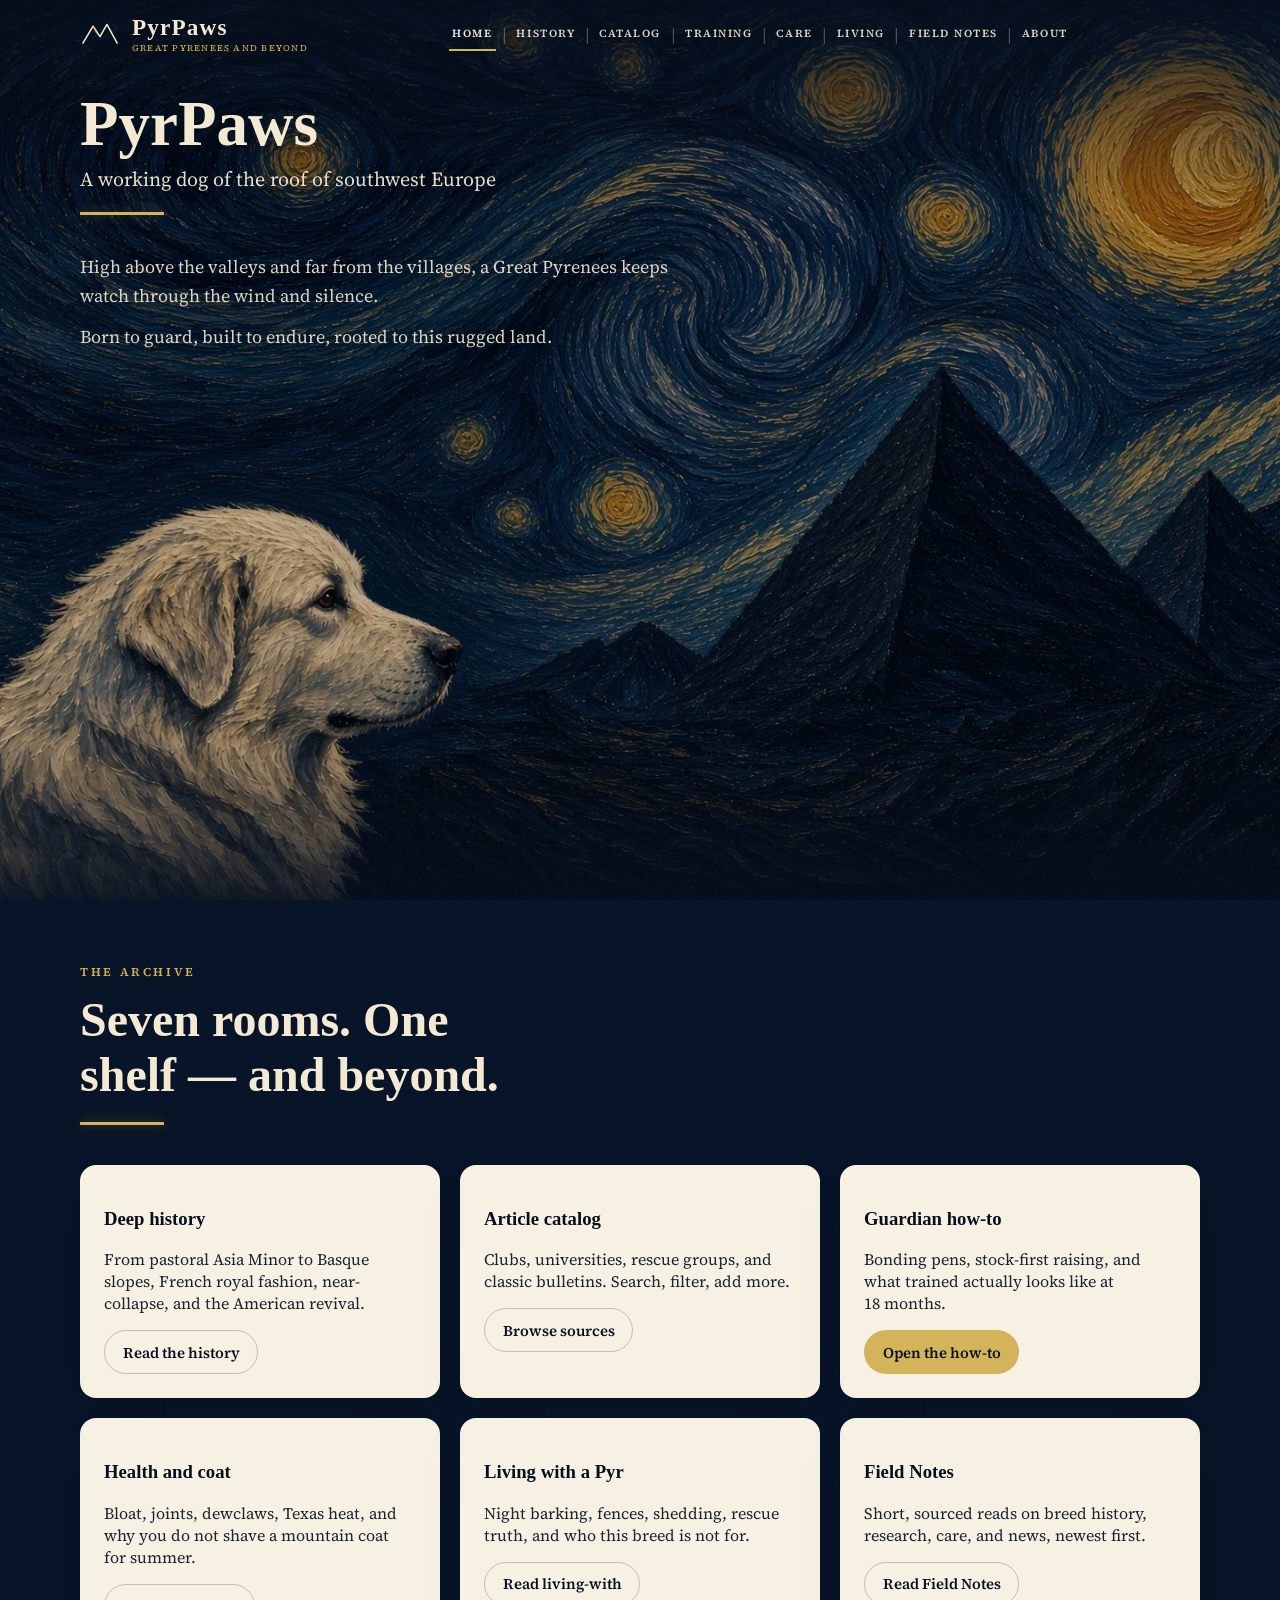
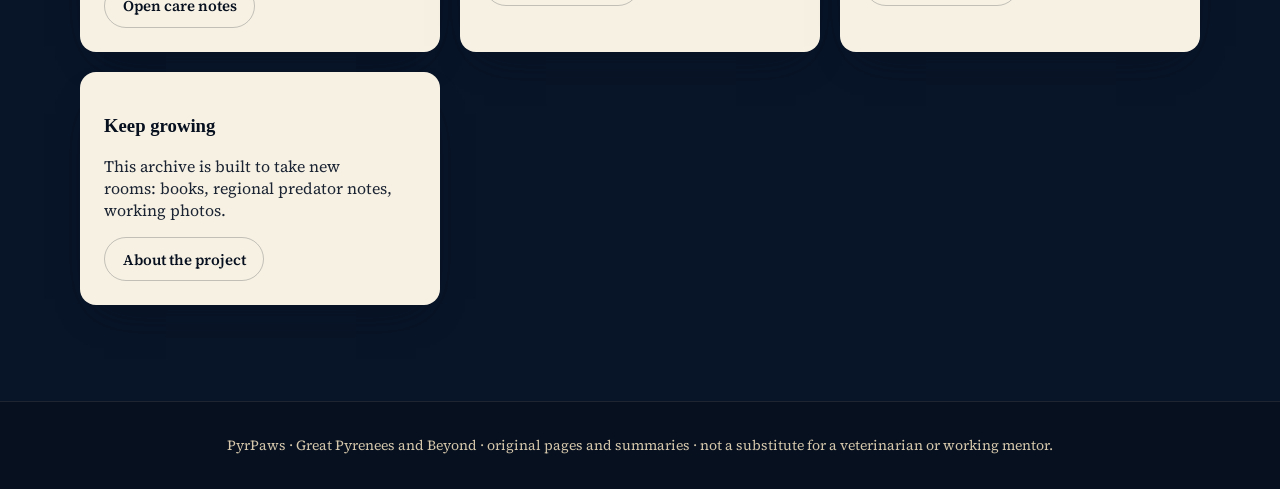
==== commit 5d88978e: "Hero visual test: H1 PyrPaws; descriptive line moved to subline (Michael, 2026-11-17)" ====
--- a/index.html
+++ b/index.html
@@ -65,7 +65,8 @@
     <div class="hero-top" aria-hidden="true"></div>
     <div class="hero-bot" aria-hidden="true"></div>
     <div class="hero-copy site-wrap">
-      <h1>A working dog<br>of the roof of<br>southwest Europe</h1>
+      <h1>PyrPaws</h1>
+      <p class="hero-sub">A working dog of the roof of southwest Europe</p>
       <span class="gold-rule"></span>
       <p class="lede">High above the valleys and far from the villages, a Great Pyrenees keeps watch through the wind and silence.
         <span class="lede-rest">Born to guard, built to endure, rooted to this rugged land.</span>
--- a/assets/styles.css
+++ b/assets/styles.css
@@ -110,6 +110,10 @@
   color: rgb(244 234 212 / 0.9); text-shadow: 0 2px 14px rgb(7 16 31 / 0.5);
 }
 .lede-rest { display: none; margin-top: 0.75rem; }
+.hero-copy .hero-sub {
+  max-width: 36rem; margin: 0.5rem 0 0; font-size: 1.25rem; line-height: 1.3; color: rgb(244 234 212 / 0.95);
+  text-shadow: 0 2px 14px rgb(7 16 31 / 0.5);
+}
 
 .ladder { background: var(--navy); padding: 3.25rem 0 4.25rem; }
 .ladder h2 { margin: 0; max-width: 40rem; font-size: 1.875rem; color: var(--cream); }
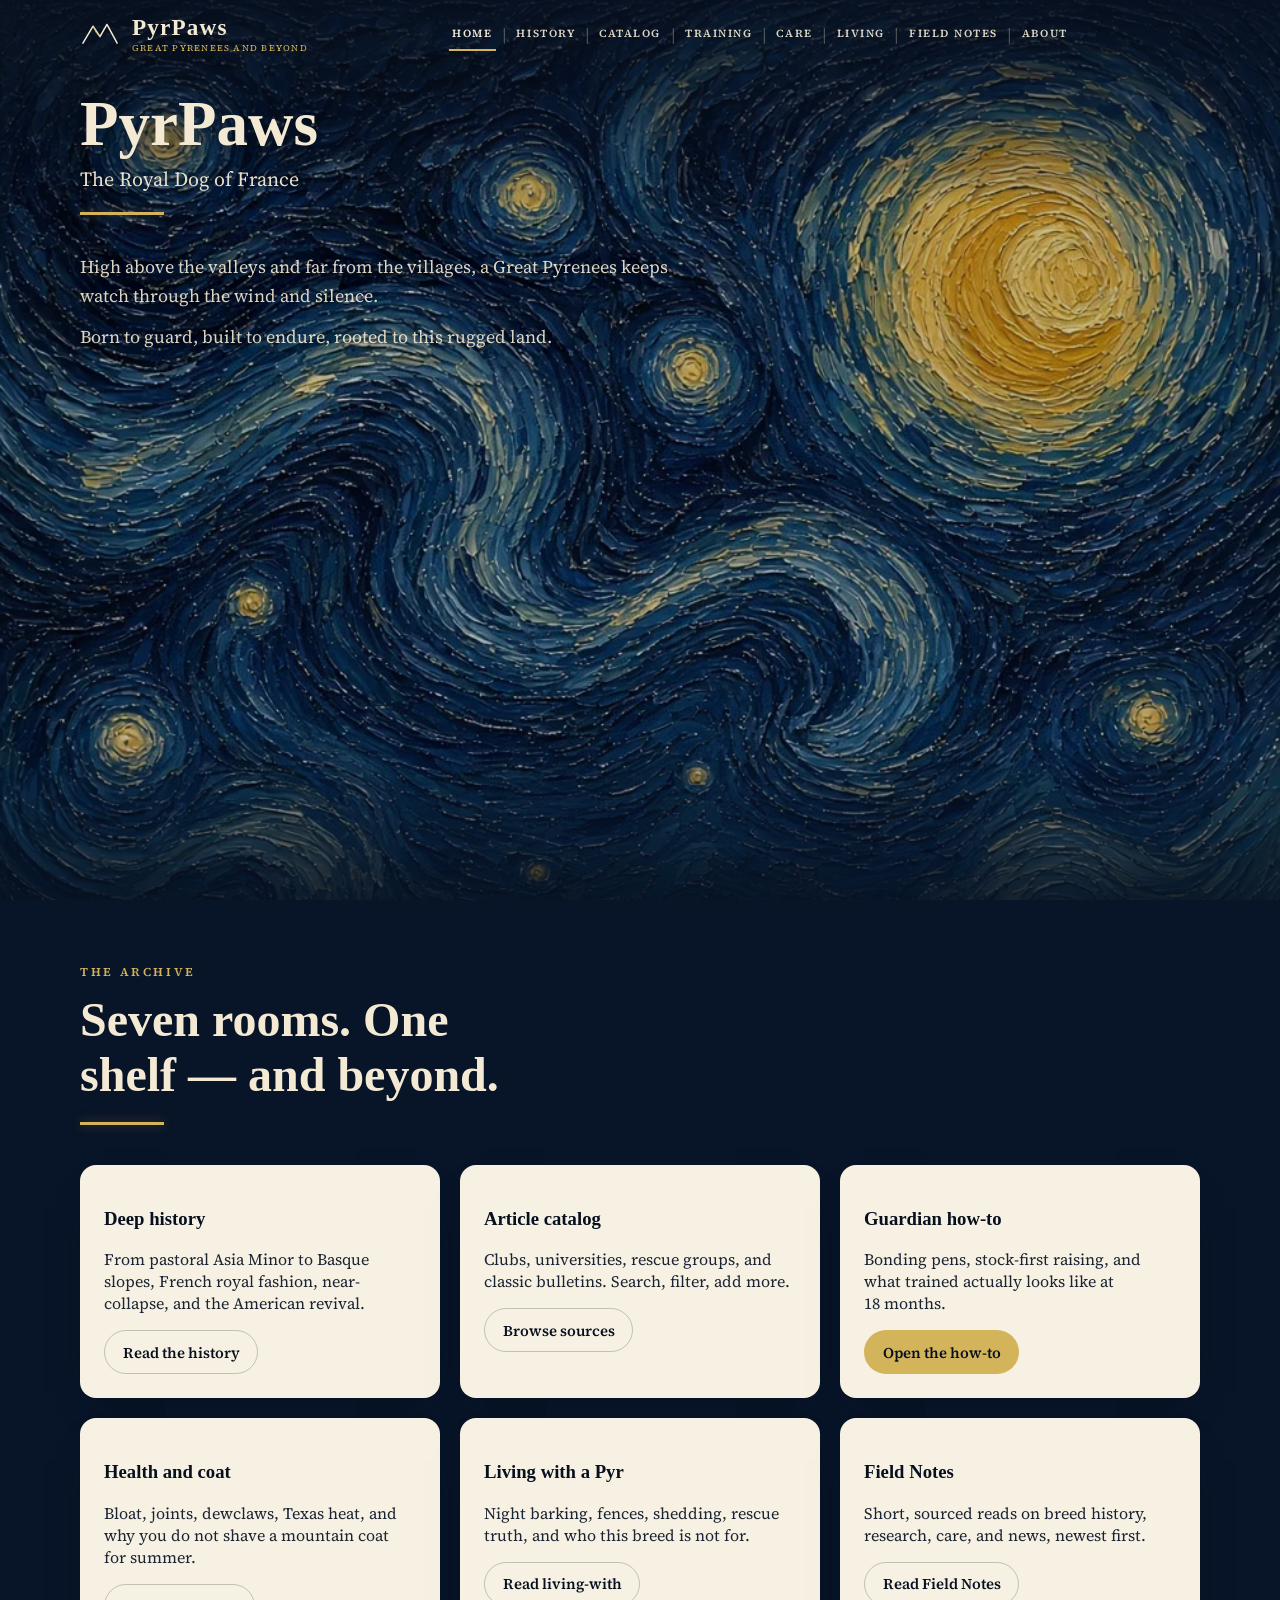
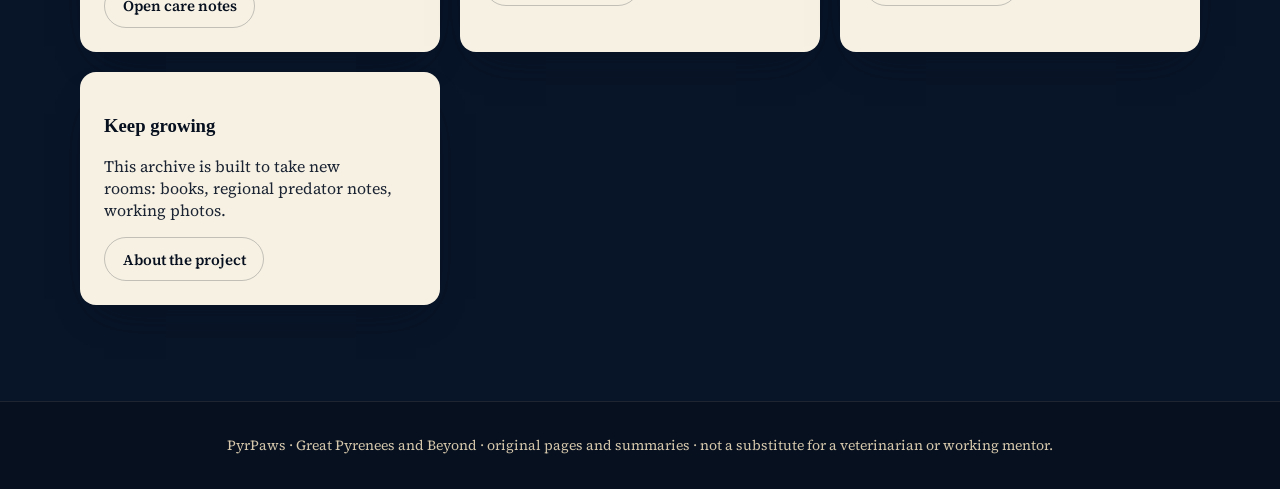
==== commit ba99d45c: "Hero subtitle: The Royal Dog of France (Michael, 2026-11-17)" ====
--- a/index.html
+++ b/index.html
@@ -66,7 +66,7 @@
     <div class="hero-bot" aria-hidden="true"></div>
     <div class="hero-copy site-wrap">
       <h1>PyrPaws</h1>
-      <p class="hero-sub">A working dog of the roof of southwest Europe</p>
+      <p class="hero-sub">The Royal Dog of France</p>
       <span class="gold-rule"></span>
       <p class="lede">High above the valleys and far from the villages, a Great Pyrenees keeps watch through the wind and silence.
         <span class="lede-rest">Born to guard, built to endure, rooted to this rugged land.</span>
